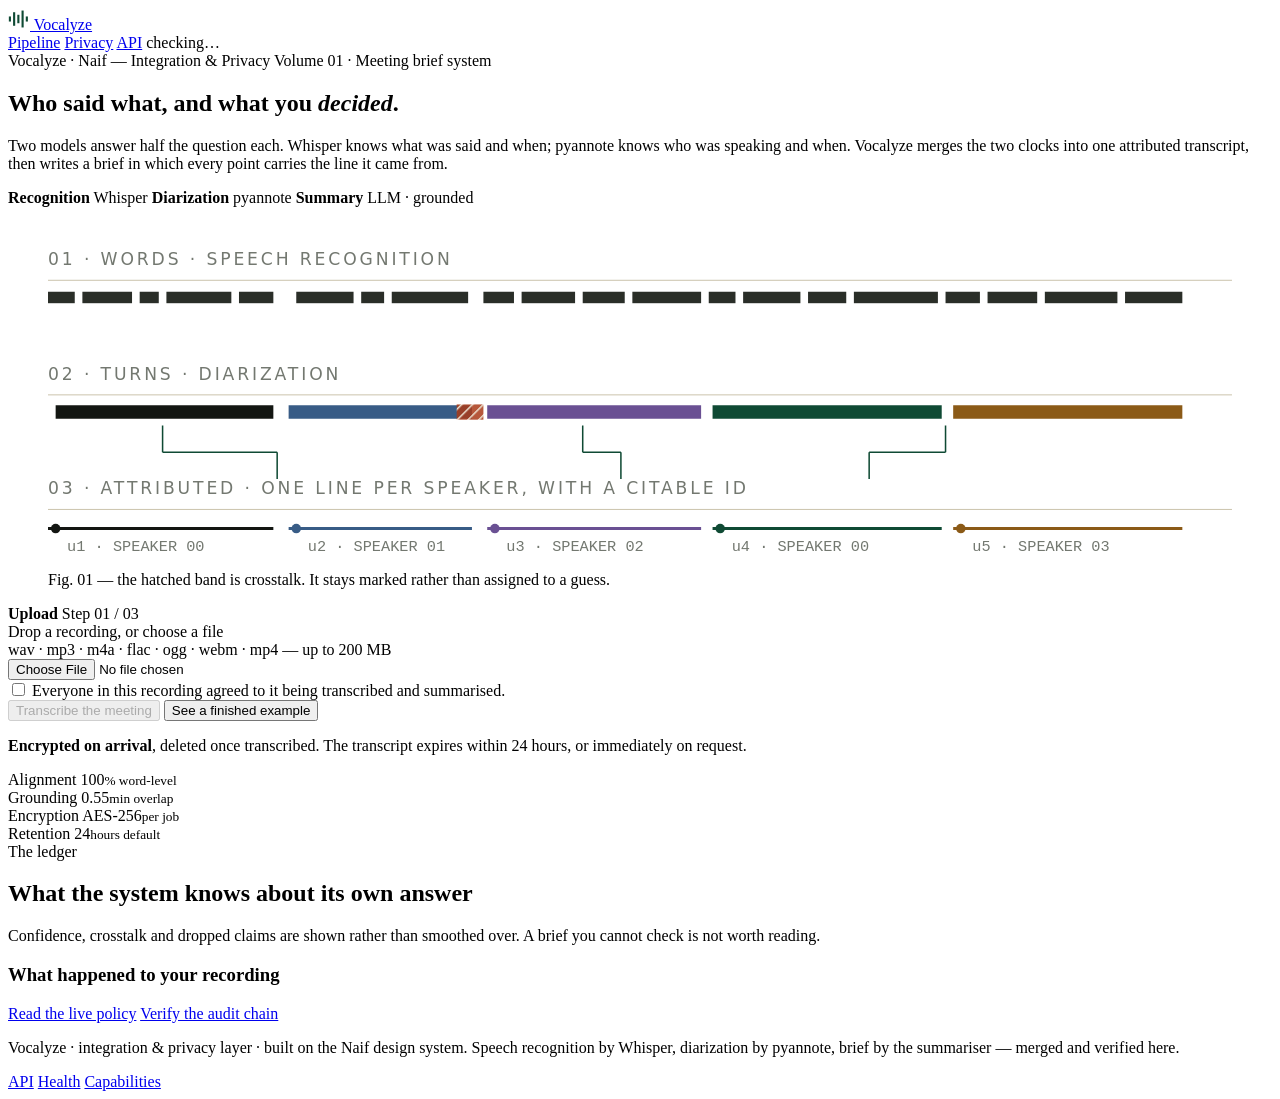
==== app/web/index.html @ 9ebc63b4 "Initial commit Created from https://vercel.com/new" ====
<!doctype html>
<!-- dir is ltr for the English build. Every rule in styles.css uses logical
     properties, so switching this one attribute to rtl flips the interface. -->
<html lang="en" dir="ltr">
<head>
<meta charset="utf-8">
<meta name="viewport" content="width=device-width, initial-scale=1">
<title>Vocalyze — who said what, and what you decided</title>
<meta name="description" content="Upload a meeting recording. Get a speaker-attributed transcript and a brief where every point cites the line it came from.">
<meta name="theme-color" content="#EFE9D8">
<link rel="preload" as="font" type="font/woff2" crossorigin href="/static/fonts/woff2/thmanyah-serif-display-bold.woff2">
<link rel="preload" as="font" type="font/woff2" crossorigin href="/static/fonts/woff2/thmanyah-serif-text-regular.woff2">
<link rel="preload" as="font" type="font/woff2" crossorigin href="/static/fonts/woff2/thmanyah-sans-medium.woff2">
<link rel="stylesheet" href="/static/fonts.css">
<link rel="stylesheet" href="/static/styles.css">
</head>
<body>

<header class="container masthead">
  <a class="wordmark" href="/">
    <svg width="22" height="22" viewBox="0 0 26 26" aria-hidden="true">
      <rect x="1"  y="10" width="2.5" height="6"  fill="#0F4A34"/>
      <rect x="6"  y="5"  width="2.5" height="16" fill="#0F4A34"/>
      <rect x="11" y="8"  width="2.5" height="10" fill="#0F4A34"/>
      <rect x="16" y="3"  width="2.5" height="20" fill="#0F4A34"/>
      <rect x="21" y="10" width="2.5" height="6"  fill="#0F4A34"/>
    </svg>
    Vocalyze
  </a>
  <nav>
    <a href="#pipeline">Pipeline</a>
    <a href="#ledger">Privacy</a>
    <a href="/docs">API</a>
    <span class="mode-badge" id="mode-badge" data-mode="checking">checking…</span>
  </nav>
</header>

<main>

  <!-- ======================= hero spread ======================= -->
  <section class="container hero">
    <div class="hero-issue">
      <span>Vocalyze · Naif — Integration & Privacy</span>
      <span>Volume 01 · Meeting brief system</span>
    </div>

    <div class="hero-grid">
      <div>
        <h1>Who said what, and what you <em>decided</em>.</h1>
        <p class="hero-lede">
          Two models answer half the question each. Whisper knows what was said and when;
          pyannote knows who was speaking and when. Vocalyze merges the two clocks into one
          attributed transcript, then writes a brief in which every point carries the line it came from.
        </p>

        <div class="hero-byline">
          <span><b>Recognition</b> Whisper</span>
          <span><b>Diarization</b> pyannote</span>
          <span><b>Summary</b> LLM · grounded</span>
        </div>

        <figure class="figure" aria-labelledby="figure-title">
          <svg viewBox="0 0 620 180" role="img">
            <title id="figure-title">Two model timelines merging into one attributed line</title>
            <!-- axis rules -->
            <line x1="0" y1="30"  x2="620" y2="30"  stroke="#C9C0A8" stroke-width=".5"/>
            <line x1="0" y1="90"  x2="620" y2="90"  stroke="#C9C0A8" stroke-width=".5"/>
            <line x1="0" y1="150" x2="620" y2="150" stroke="#C9C0A8" stroke-width=".5"/>

            <text x="0" y="22" font-family="ThmSans, system-ui" font-size="9" fill="#737870" letter-spacing="1.5">01 · WORDS · SPEECH RECOGNITION</text>
            <g fill="#2A2E28">
              <rect x="0"   y="36" width="14" height="6"/><rect x="18"  y="36" width="26" height="6"/>
              <rect x="48"  y="36" width="10" height="6"/><rect x="62"  y="36" width="34" height="6"/>
              <rect x="100" y="36" width="18" height="6"/><rect x="130" y="36" width="30" height="6"/>
              <rect x="164" y="36" width="12" height="6"/><rect x="180" y="36" width="40" height="6"/>
              <rect x="228" y="36" width="16" height="6"/><rect x="248" y="36" width="28" height="6"/>
              <rect x="280" y="36" width="22" height="6"/><rect x="306" y="36" width="36" height="6"/>
              <rect x="346" y="36" width="14" height="6"/><rect x="364" y="36" width="30" height="6"/>
              <rect x="398" y="36" width="20" height="6"/><rect x="422" y="36" width="44" height="6"/>
              <rect x="470" y="36" width="18" height="6"/><rect x="492" y="36" width="26" height="6"/>
              <rect x="522" y="36" width="38" height="6"/><rect x="564" y="36" width="30" height="6"/>
            </g>

            <text x="0" y="82" font-family="ThmSans, system-ui" font-size="9" fill="#737870" letter-spacing="1.5">02 · TURNS · DIARIZATION</text>
            <g fill="none" stroke-width="7">
              <line x1="4"   y1="99" x2="118" y2="99" stroke="#131612"/>
              <line x1="126" y1="99" x2="222" y2="99" stroke="#385C86"/>
              <line x1="230" y1="99" x2="342" y2="99" stroke="#6A5093"/>
              <line x1="348" y1="99" x2="468" y2="99" stroke="#0F4A34"/>
              <line x1="474" y1="99" x2="594" y2="99" stroke="#8B5A17"/>
            </g>
            <!-- crosstalk marker -->
            <rect x="214" y="95" width="14" height="8" fill="url(#hatch)"/>
            <defs>
              <pattern id="hatch" patternUnits="userSpaceOnUse" width="4" height="4" patternTransform="rotate(45)">
                <rect width="4" height="4" fill="#A93A18" opacity=".85"/>
                <line x1="0" y1="0" x2="0" y2="4" stroke="#EFE9D8" stroke-width="1.5"/>
              </pattern>
            </defs>

            <!-- merge indicators — tiny ticks -->
            <g stroke="#0F4A34" stroke-width=".8" fill="none">
              <path d="M60 106 v14 M60 120 h60 M120 120 v14"/>
              <path d="M280 106 v14 M280 120 h20 M300 120 v14"/>
              <path d="M470 106 v14 M470 120 h-40 M430 120 v14"/>
            </g>

            <text x="0" y="142" font-family="ThmSans, system-ui" font-size="9" fill="#737870" letter-spacing="1.5">03 · ATTRIBUTED · ONE LINE PER SPEAKER, WITH A CITABLE ID</text>
            <g font-family="JetBrains Mono, monospace" font-size="8" fill="#131612">
              <g><line x1="0"   y1="160" x2="118" y2="160" stroke="#131612" stroke-width="1.5"/>
                 <circle cx="4" cy="160" r="2.5" fill="#131612"/><text x="10" y="172" fill="#737870">u1 · SPEAKER 00</text></g>
              <g><line x1="126" y1="160" x2="222" y2="160" stroke="#385C86" stroke-width="1.5"/>
                 <circle cx="130" cy="160" r="2.5" fill="#385C86"/><text x="136" y="172" fill="#737870">u2 · SPEAKER 01</text></g>
              <g><line x1="230" y1="160" x2="342" y2="160" stroke="#6A5093" stroke-width="1.5"/>
                 <circle cx="234" cy="160" r="2.5" fill="#6A5093"/><text x="240" y="172" fill="#737870">u3 · SPEAKER 02</text></g>
              <g><line x1="348" y1="160" x2="468" y2="160" stroke="#0F4A34" stroke-width="1.5"/>
                 <circle cx="352" cy="160" r="2.5" fill="#0F4A34"/><text x="358" y="172" fill="#737870">u4 · SPEAKER 00</text></g>
              <g><line x1="474" y1="160" x2="594" y2="160" stroke="#8B5A17" stroke-width="1.5"/>
                 <circle cx="478" cy="160" r="2.5" fill="#8B5A17"/><text x="484" y="172" fill="#737870">u5 · SPEAKER 03</text></g>
            </g>
          </svg>
          <figcaption>Fig. 01 — the hatched band is crosstalk. It stays marked rather than assigned to a guess.</figcaption>
        </figure>
      </div>

      <!-- upload panel, quiet -->
      <aside class="upload" aria-label="Upload a recording">
        <div class="upload__head">
          <b>Upload</b>
          <span>Step 01 / 03</span>
        </div>

        <div class="dropzone" id="dropzone" role="button" tabindex="0" aria-describedby="dropzone-hint">
          <div class="dropzone__title" id="dropzone-title">Drop a recording, or choose a file</div>
          <div class="dropzone__hint" id="dropzone-hint">wav · mp3 · m4a · flac · ogg · webm · mp4 — up to 200 MB</div>
          <input type="file" id="file-input" class="visually-hidden"
                 accept=".wav,.mp3,.m4a,.flac,.ogg,.opus,.webm,.mp4,audio/*,video/mp4">
        </div>

        <label class="consent">
          <input type="checkbox" id="consent">
          <span>Everyone in this recording agreed to it being transcribed and summarised.</span>
        </label>

        <div class="btn-row">
          <button class="btn btn--primary" id="start" disabled>Transcribe the meeting</button>
          <button class="btn btn--quiet" id="load-sample">See a finished example</button>
        </div>

        <p class="notice" id="notice" hidden></p>

        <p class="upload__foot" id="privacy-note">
          <b>Encrypted on arrival</b>, deleted once transcribed. The transcript expires within 24 hours, or immediately on request.
        </p>
      </aside>
    </div>
  </section>

  <!-- ======================= metrics rail ======================= -->
  <section class="container rail" aria-label="What this build promises">
    <div class="rail__grid">
      <div class="rail__cell">
        <span class="rail__lbl">Alignment</span>
        <span class="rail__val">100<small>% word-level</small></span>
      </div>
      <div class="rail__cell">
        <span class="rail__lbl">Grounding</span>
        <span class="rail__val">0.55<small>min overlap</small></span>
      </div>
      <div class="rail__cell">
        <span class="rail__lbl">Encryption</span>
        <span class="rail__val">AES-256<small>per job</small></span>
      </div>
      <div class="rail__cell">
        <span class="rail__lbl">Retention</span>
        <span class="rail__val">24<small>hours default</small></span>
      </div>
    </div>
  </section>

  <!-- ======================= pipeline ======================= -->
  <section class="container pipeline" id="pipeline" hidden>
    <div class="pipeline__head">
      <div>
        <span class="kicker"><span class="rule"></span>Now processing</span>
        <h2 id="pipeline-title">Working through the recording</h2>
      </div>
      <span class="meta num" id="pipeline-file"></span>
    </div>
    <div class="stages" id="stages"></div>
  </section>

  <!-- ======================= results ======================= -->
  <section class="container results" id="results" hidden>
    <span class="kicker"><span class="rule"></span>Who held the floor</span>
    <div class="ribbon">
      <div class="ribbon__track" id="ribbon" role="img" aria-label="Who held the floor across the meeting"></div>
      <div class="ribbon__scale">
        <span class="meta num">0:00</span>
        <span class="meta" id="ribbon-legend"></span>
        <span class="meta num" id="ribbon-end"></span>
      </div>
    </div>

    <div class="results__grid">
      <div class="panel">
        <span class="kicker"><span class="rule"></span>The brief</span>
        <h2 class="panel-title" style="margin-block:.4rem 0">What it all meant</h2>
        <p class="panel-note meta" id="brief-note"></p>

        <p class="brief-summary" id="summary"></p>

        <div class="brief-group" id="group-decisions" hidden>
          <h3>Decisions</h3>
          <ul class="brief-list" id="decisions"></ul>
        </div>
        <div class="brief-group" id="group-actions" hidden>
          <h3>Action items</h3>
          <ul class="brief-list" id="actions"></ul>
        </div>
        <div class="brief-group" id="group-points" hidden>
          <h3>Key points</h3>
          <ul class="brief-list" id="points"></ul>
        </div>

        <div class="btn-row">
          <button class="btn btn--quiet" data-export="md">Brief · Markdown</button>
          <button class="btn btn--quiet" data-export="srt">Subtitles · SRT</button>
          <button class="btn btn--quiet" data-export="json">Full · JSON</button>
        </div>
      </div>

      <div class="transcript-col">
        <div class="panel">
          <span class="kicker"><span class="rule"></span>The transcript</span>
          <h2 class="panel-title" style="margin-block:.4rem 0">Who said what</h2>
          <p class="panel-note meta" id="transcript-note"></p>
          <div class="transcript" id="transcript"></div>
        </div>
      </div>
    </div>
  </section>

  <!-- ======================= ledger ======================= -->
  <section class="container ledger" id="ledger">
    <span class="kicker"><span class="rule"></span>The ledger</span>
    <h2>What the system knows about its own answer</h2>
    <p class="meta">Confidence, crosstalk and dropped claims are shown rather than smoothed over. A brief you cannot check is not worth reading.</p>

    <div class="ledger__grid" id="quality"></div>

    <div class="receipts-wrap">
      <h3>What happened to your recording</h3>
      <ul class="receipts" id="receipts"></ul>

      <div class="btn-row">
        <button class="btn btn--danger" id="delete-job" hidden>Delete this recording now</button>
        <a class="btn btn--quiet" href="/v1/privacy/policy" target="_blank" rel="noopener">Read the live policy</a>
        <a class="btn btn--quiet" href="/v1/privacy/audit/verify" target="_blank" rel="noopener">Verify the audit chain</a>
      </div>
    </div>
  </section>
</main>

<footer class="container site-foot">
  <div class="colophon">
    <p>
      Vocalyze · integration & privacy layer · built on the Naif design system.
      Speech recognition by Whisper, diarization by pyannote, brief by the summariser — merged and verified here.
    </p>
    <nav>
      <a href="/docs">API</a>
      <a href="/v1/health">Health</a>
      <a href="/v1/capabilities">Capabilities</a>
    </nav>
  </div>
</footer>

<script src="/static/demo-data.js"></script>
<script src="/static/app.js"></script>
</body>
</html>
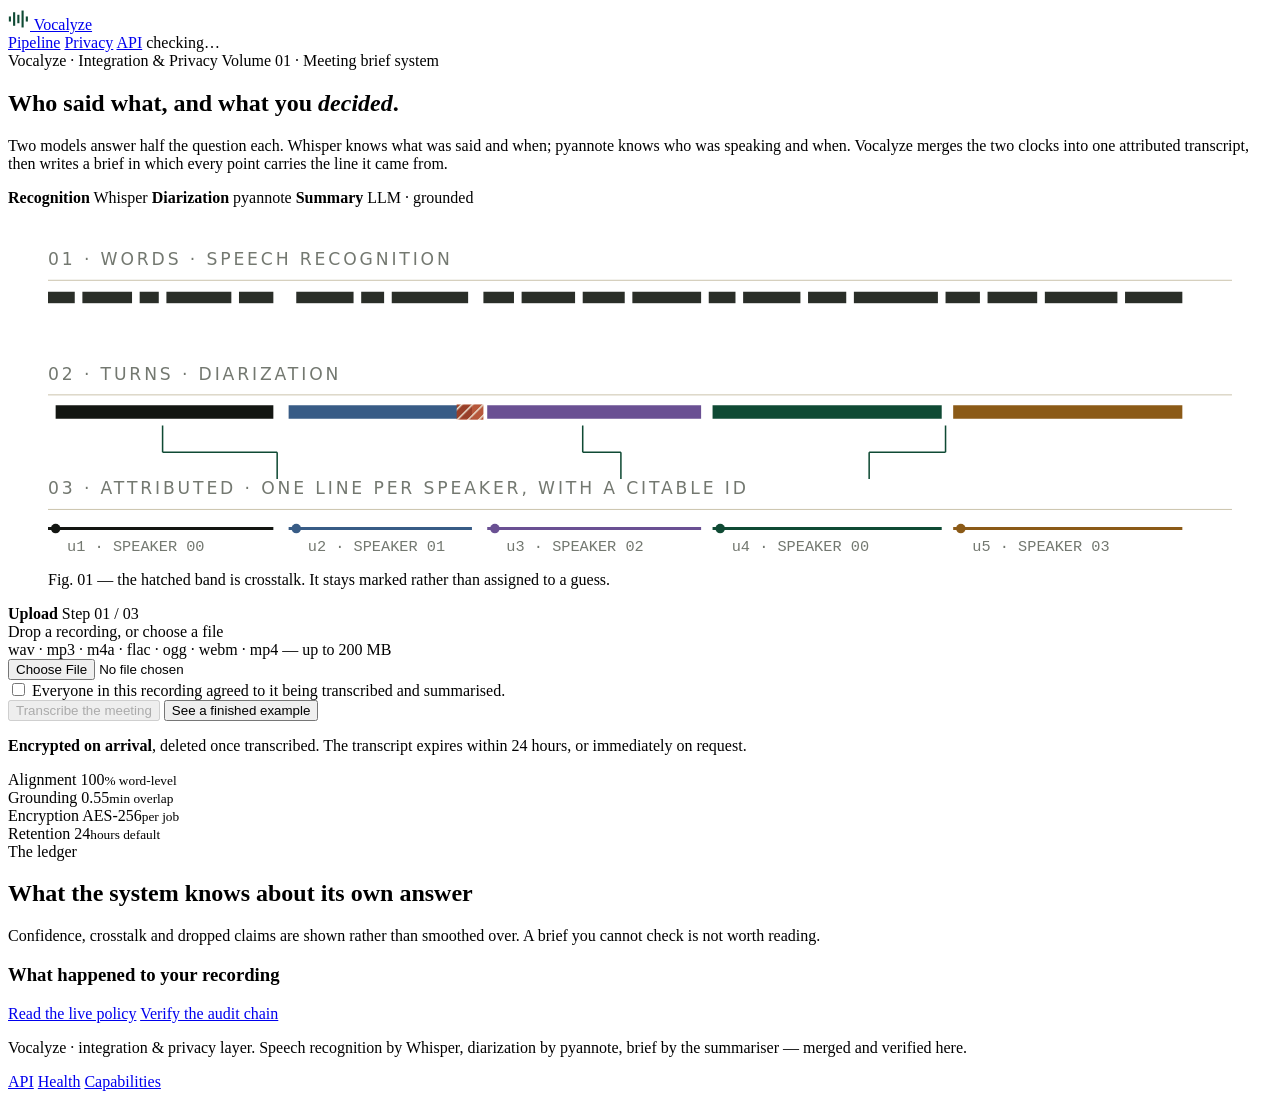
==== commit 3bb117d7: "Review pass: fix five defects, add the test suite, clean the deliverable Correctness - store.authori" ====
--- a/app/web/index.html
+++ b/app/web/index.html
@@ -40,7 +40,7 @@
   <!-- ======================= hero spread ======================= -->
   <section class="container hero">
     <div class="hero-issue">
-      <span>Vocalyze · Naif — Integration & Privacy</span>
+      <span>Vocalyze · Integration & Privacy</span>
       <span>Volume 01 · Meeting brief system</span>
     </div>
 
@@ -265,7 +265,7 @@
 <footer class="container site-foot">
   <div class="colophon">
     <p>
-      Vocalyze · integration & privacy layer · built on the Naif design system.
+      Vocalyze · integration & privacy layer.
       Speech recognition by Whisper, diarization by pyannote, brief by the summariser — merged and verified here.
     </p>
     <nav>
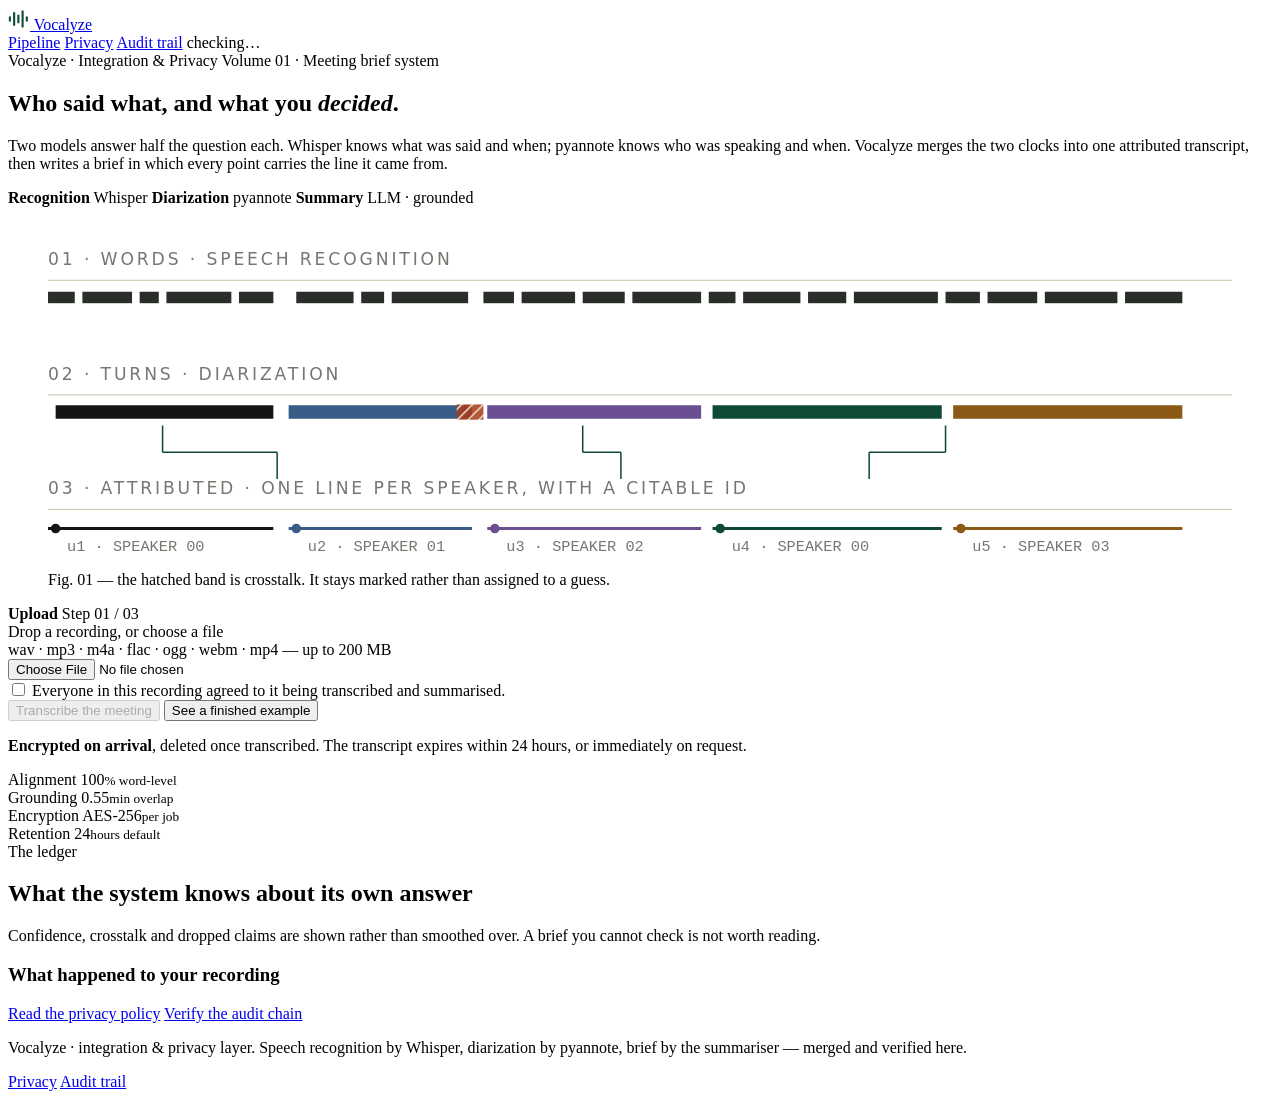
==== commit d6a99679: "Make the policy and the audit trail pages of the product Both were links out: one to a raw JSON rout" ====
--- a/app/web/index.html
+++ b/app/web/index.html
@@ -8,6 +8,9 @@
 <title>Vocalyze — who said what, and what you decided</title>
 <meta name="description" content="Upload a meeting recording. Get a speaker-attributed transcript and a brief where every point cites the line it came from.">
 <meta name="theme-color" content="#EFE9D8">
+<!-- Inline, so there is no second request and no 404 in the console. The
+     waveform is the wordmark's mark at tab size. -->
+<link rel="icon" href="data:image/svg+xml,%3Csvg xmlns='http://www.w3.org/2000/svg' viewBox='0 0 26 26'%3E%3Crect width='26' height='26' fill='%23EFE9D8'/%3E%3Cg fill='%230F4A34'%3E%3Crect x='1' y='10' width='2.5' height='6'/%3E%3Crect x='6' y='5' width='2.5' height='16'/%3E%3Crect x='11' y='8' width='2.5' height='10'/%3E%3Crect x='16' y='3' width='2.5' height='20'/%3E%3Crect x='21' y='10' width='2.5' height='6'/%3E%3C/g%3E%3C/svg%3E">
 <link rel="preload" as="font" type="font/woff2" crossorigin href="/static/fonts/woff2/thmanyah-serif-display-bold.woff2">
 <link rel="preload" as="font" type="font/woff2" crossorigin href="/static/fonts/woff2/thmanyah-serif-text-regular.woff2">
 <link rel="preload" as="font" type="font/woff2" crossorigin href="/static/fonts/woff2/thmanyah-sans-medium.woff2">
@@ -29,8 +32,8 @@
   </a>
   <nav>
     <a href="#pipeline">Pipeline</a>
-    <a href="#ledger">Privacy</a>
-    <a href="/docs">API</a>
+    <a href="/privacy.html">Privacy</a>
+    <a href="/audit.html">Audit trail</a>
     <span class="mode-badge" id="mode-badge" data-mode="checking">checking…</span>
   </nav>
 </header>
@@ -255,8 +258,8 @@
 
       <div class="btn-row">
         <button class="btn btn--danger" id="delete-job" hidden>Delete this recording now</button>
-        <a class="btn btn--quiet" href="/v1/privacy/policy" target="_blank" rel="noopener">Read the live policy</a>
-        <a class="btn btn--quiet" href="/v1/privacy/audit/verify" target="_blank" rel="noopener">Verify the audit chain</a>
+        <a class="btn btn--quiet" href="/privacy.html">Read the privacy policy</a>
+        <a class="btn btn--quiet" href="/audit.html">Verify the audit chain</a>
       </div>
     </div>
   </section>
@@ -269,14 +272,19 @@
       Speech recognition by Whisper, diarization by pyannote, brief by the summariser — merged and verified here.
     </p>
     <nav>
-      <a href="/docs">API</a>
-      <a href="/v1/health">Health</a>
-      <a href="/v1/capabilities">Capabilities</a>
+      <a href="/privacy.html">Privacy</a>
+      <a href="/audit.html">Audit trail</a>
     </nav>
   </div>
 </footer>
 
 <script src="/static/demo-data.js"></script>
+<!-- The pipeline and the in-browser models. Loaded before app.js, which uses
+     them to transcribe locally when no API answers — the static build's whole
+     point. Both are inert when a server is there to do the work. -->
+<script src="/static/pipeline.js"></script>
+<script src="/static/audit.js"></script>
+<script src="/static/browser-asr.js"></script>
 <script src="/static/app.js"></script>
 </body>
 </html>
